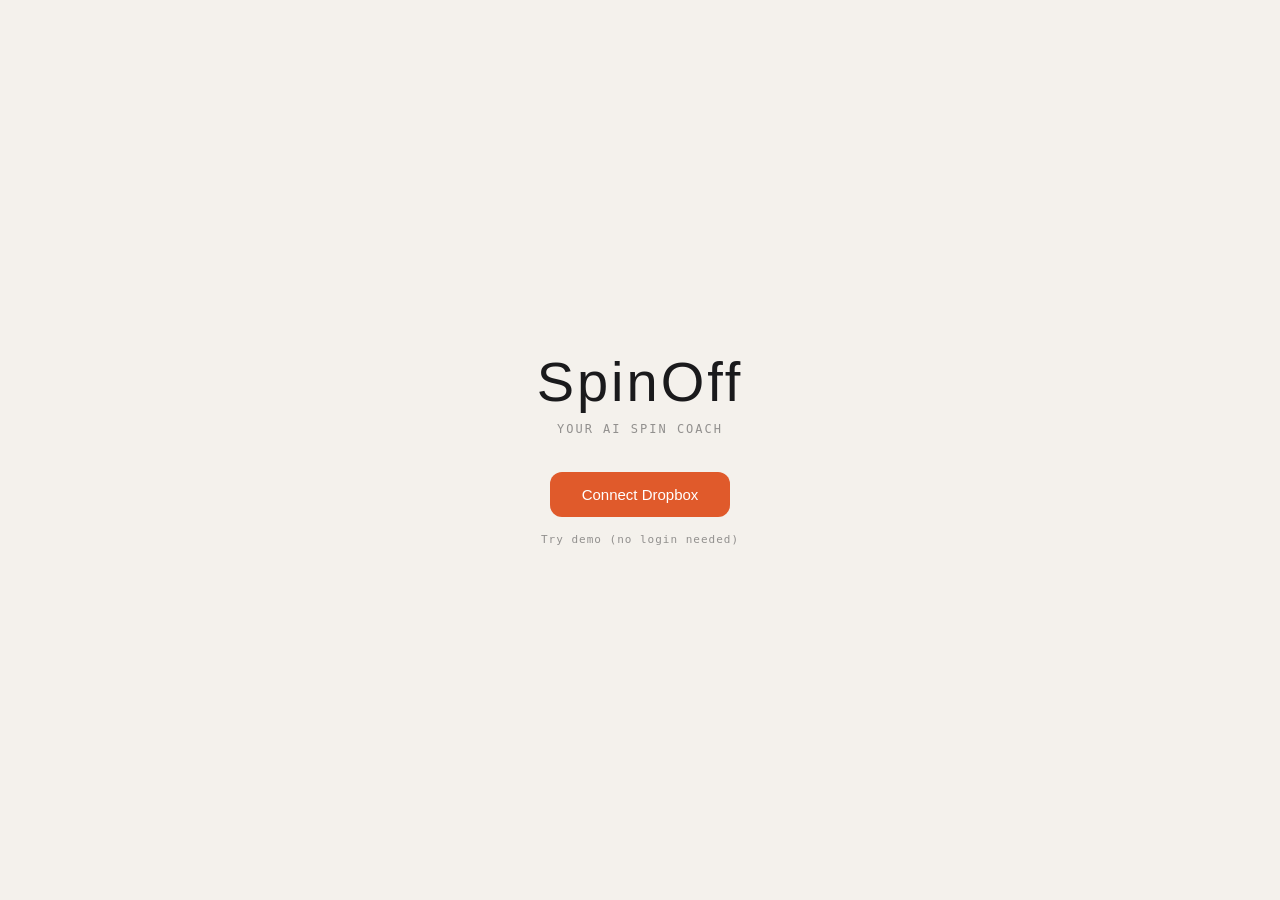
==== class.html @ ef1d6506 "More changes" ====
<!DOCTYPE html>
<html lang="en">
<head>
  <meta charset="UTF-8">
  <meta name="viewport" content="width=device-width, initial-scale=1.0, maximum-scale=1.0, user-scalable=no">
  <meta name="apple-mobile-web-app-capable" content="yes">
  <meta name="apple-mobile-web-app-status-bar-style" content="default">
  <meta name="theme-color" content="#f4f1ec">
  <title>SpinOff · Running</title>
  <link rel="stylesheet" href="style.css">
</head>
<body>

<div id="prep-screen" class="screen hidden">
  <div class="app-shell">
    <div class="top-bar">
      <button class="icon-btn" onclick="goHome()">←</button>
      <div class="class-title-sm" id="prep-title">Loading…</div>
      <div style="width:44px"></div>
    </div>
    <div class="section-label">Tracks</div>
    <div id="prep-track-list" class="prep-list">
      <div class="loading-state">Reading class file…</div>
    </div>
    <button class="btn-primary" id="start-btn" onclick="startClass()" disabled
            style="width:100%;margin-top:20px">Downloading…</button>
    <button id="clear-cache-btn" onclick="clearClassCache()"
            style="width:100%;margin-top:10px;padding:10px;background:none;border:none;color:#999;font-size:13px;cursor:pointer">
      Clear downloaded audio &amp; re-download
    </button>
  </div>
</div>

<div id="runner-screen" class="screen hidden">
  <div class="app-shell">

    <div class="top-bar">
      <button class="icon-btn" onclick="goHome()">←</button>
      <div class="class-title-sm" id="class-title">Loading…</div>
      <div class="class-elapsed" id="class-elapsed">0:00</div>
    </div>

    <div class="progress-bar"><div class="progress-fill" id="class-progress"></div></div>

    <div id="class-overview" class="class-overview"></div>

    <div class="song-card" id="song-card">
      <div id="song-zone-strip" class="song-zone-strip"></div>
      <div class="song-card-left">
        <div class="song-label">
          <span id="track-label">Track 1</span>
          <span id="track-type-tag" class="type-tag">—</span>
        </div>
        <div class="song-name" id="song-name">—</div>
        <div class="song-artist" id="song-artist">—</div>
        <div class="song-meta">
          <span class="meta-pill" id="meta-bpm">—</span>
          <span class="meta-pill" id="meta-rpe">—</span>
        </div>
      </div>
      <div class="song-countdown" id="song-countdown">—</div>
    </div>

    <div class="cue-box" id="cue-box">
      <div class="cue-now-label">Now</div>
      <div class="cue-text" id="cue-text">Get ready…</div>
      <div class="cue-sep"></div>
      <div class="cue-label" id="cue-label">Next cue in</div>
      <div class="cue-next-text" id="cue-next-text">—</div>
      <div class="cue-dots" id="cue-dots"></div>
      <button class="cue-list-btn" onclick="showCueList()">All remaining cues ›</button>
    </div>

    <div id="cue-list-modal" class="cue-list-modal hidden" onclick="hideCueList()">
      <div class="cue-list-sheet" onclick="event.stopPropagation()">
        <div class="cue-list-header">
          <span>Remaining Cues</span>
          <button class="cue-list-close" onclick="hideCueList()">✕</button>
        </div>
        <div id="cue-list-body" class="cue-list-body"></div>
      </div>
    </div>

    <div class="next-card" id="next-card">
      <div class="next-left">
        <span class="next-label">Up next</span>
        <div class="next-song" id="next-song">—</div>
        <div class="next-type" id="next-type">—</div>
      </div>
      <div class="next-duration" id="next-duration"></div>
    </div>

    <div class="controls">
      <button class="ctrl-btn" onclick="prevTrack()">PREV</button>
      <button class="ctrl-btn primary" id="play-btn" onclick="togglePlay()">PLAY</button>
      <button class="ctrl-btn" onclick="nextTrack()">NEXT</button>
    </div>

    <div class="track-progress-row">
      <span class="track-time" id="track-current">0:00</span>
      <div class="track-progress-bar" id="track-bar" onclick="seekTrack(event)">
        <div class="track-progress-fill" id="track-fill"></div>
      </div>
      <span class="track-time" id="track-remaining">-0:00</span>
    </div>

  </div>
</div>

<script src="app.js"></script>
<script>
  window.addEventListener('load', () => {
    const token = localStorage.getItem('dbx_token');
    if (!token) { window.location.href = 'index.html'; return; }
    const classFolder = sessionStorage.getItem('current_class');
    if (!classFolder) { window.location.href = 'index.html'; return; }
    initRunner(classFolder);
  });
</script>
</body>
</html>
---- style.css ----
@import url('https://fonts.googleapis.com/css2?family=Bebas+Neue&family=DM+Mono:wght@400;500&family=DM+Sans:wght@400;500&display=swap');

*, *::before, *::after { box-sizing: border-box; margin: 0; padding: 0; }

:root {
  --bg:      #f4f1ec;
  --surface: #ffffff;
  --border:  rgba(0,0,0,0.09);
  --text:    #1a1a1c;
  --muted:   rgba(26,26,28,0.45);
  --accent:  #e05a2b;
  --accent2: #c8860a;
  --font-display: 'Bebas Neue', sans-serif;
  --font-body:    'DM Sans', sans-serif;
  --font-mono:    'DM Mono', monospace;
}

html, body {
  background: var(--bg);
  color: var(--text);
  font-family: var(--font-body);
  font-size: 16px;
  min-height: 100vh;
  -webkit-font-smoothing: antialiased;
}

.hidden { display: none !important; }

/* ── Screens ─────────────────────────────────────────────────────────────── */
.screen { min-height: 100vh; }

.auth-center {
  display: flex;
  flex-direction: column;
  align-items: center;
  justify-content: center;
  min-height: 100vh;
  gap: 12px;
  padding: 24px;
}

/* ── Logo ─────────────────────────────────────────────────────────────────── */
.logo {
  font-family: var(--font-display);
  font-size: 56px;
  letter-spacing: 3px;
  color: var(--text);
  line-height: 1;
}
.logo-sub {
  font-family: var(--font-mono);
  font-size: 12px;
  letter-spacing: 2px;
  color: var(--muted);
  text-transform: uppercase;
  margin-bottom: 24px;
}
.logo-sm {
  font-family: var(--font-display);
  font-size: 24px;
  letter-spacing: 2px;
}

/* ── App shell ────────────────────────────────────────────────────────────── */
.app-shell {
  max-width: 440px;
  margin: 0 auto;
  padding: 16px 14px 48px;
}

/* ── Top bar ──────────────────────────────────────────────────────────────── */
.top-bar {
  display: flex;
  align-items: center;
  justify-content: space-between;
  margin-bottom: 14px;
}
.class-title-sm {
  font-family: var(--font-display);
  font-size: 20px;
  letter-spacing: 1px;
  flex: 1;
  text-align: center;
  padding: 0 8px;
}
.class-elapsed {
  font-family: var(--font-mono);
  font-size: 18px;
  color: var(--accent);
  background: rgba(224,90,43,0.12);
  border: 1px solid rgba(224,90,43,0.25);
  padding: 5px 12px;
  border-radius: 20px;
  font-weight: 500;
}

/* ── Progress bars ────────────────────────────────────────────────────────── */
.progress-bar {
  height: 2px;
  background: rgba(0,0,0,0.08);
  border-radius: 2px;
  margin-bottom: 18px;
}
.progress-fill {
  height: 100%;
  background: linear-gradient(90deg, var(--accent), var(--accent2));
  border-radius: 2px;
  width: 0%;
  transition: width 0.6s ease;
}

/* ── Section label ────────────────────────────────────────────────────────── */
.section-label {
  font-family: var(--font-mono);
  font-size: 10px;
  letter-spacing: 2px;
  text-transform: uppercase;
  color: var(--muted);
  margin-bottom: 12px;
}

/* ── Class list ───────────────────────────────────────────────────────────── */
.class-list { display: flex; flex-direction: column; gap: 10px; }

.class-card {
  background: var(--surface);
  border: 1px solid var(--border);
  border-radius: 14px;
  padding: 16px 18px;
  display: flex;
  align-items: center;
  gap: 10px;
  cursor: pointer;
  transition: background 0.15s, border-color 0.15s;
  position: relative;
  overflow: hidden;
}
.class-card::before {
  content: '';
  position: absolute;
  left: 0; top: 0; bottom: 0;
  width: 3px;
  background: var(--accent);
  border-radius: 3px 0 0 3px;
}
.class-card:hover { background: rgba(0,0,0,0.03); border-color: rgba(0,0,0,0.15); }
.class-card:active { transform: scale(0.98); }
.class-card-name { font-size: 17px; font-weight: 500; flex: 1; }
.class-card-sub  { font-family: var(--font-mono); font-size: 11px; color: var(--muted); }
.class-card-arrow { color: var(--muted); font-size: 20px; }
.class-delete-btn {
  background: none;
  border: 1px solid rgba(0,0,0,0.12);
  border-radius: 8px;
  color: var(--muted);
  font-size: 14px;
  padding: 4px 9px;
  cursor: pointer;
  flex-shrink: 0;
  transition: background 0.15s, color 0.15s;
  -webkit-tap-highlight-color: transparent;
}
.class-delete-btn:hover { background: rgba(224,90,43,0.08); color: var(--accent); border-color: rgba(224,90,43,0.3); }

.offline-badge {
  font-family: var(--font-mono);
  font-size: 9px;
  letter-spacing: 1px;
  text-transform: uppercase;
  color: #3a9e5f;
  background: rgba(58,158,95,0.10);
  border: 1px solid rgba(58,158,95,0.25);
  padding: 2px 7px;
  border-radius: 20px;
  margin-left: 8px;
  vertical-align: middle;
}

.loading-state, .empty-state {
  text-align: center;
  color: var(--muted);
  font-size: 14px;
  padding: 40px 0;
  font-family: var(--font-mono);
}
.empty-state.error { color: #e05a2b; }

/* ── Class intensity overview ─────────────────────────────────────────────── */
.class-overview {
  display: flex;
  align-items: flex-end;
  gap: 3px;
  height: 60px;
  margin-bottom: 10px;
  padding: 0 2px;
}
.overview-col {
  flex: 1;
  border-radius: 3px 3px 0 0;
  opacity: 0.45;
  min-height: 16px;
  transition: opacity 0.3s;
}
.overview-col.overview-active {
  opacity: 1;
  outline: 2px solid rgba(0,0,0,0.35);
  outline-offset: 0px;
}

/* ── Song card ────────────────────────────────────────────────────────────── */
.song-card {
  background: var(--surface);
  border: 1px solid var(--border);
  border-radius: 16px;
  padding: 14px 14px 14px 22px;
  margin-bottom: 10px;
  position: relative;
  overflow: hidden;
  display: flex;
  align-items: center;
  gap: 12px;
}
.song-card-left { flex: 1; min-width: 0; }
.song-countdown {
  font-family: var(--font-display);
  font-size: 48px;
  letter-spacing: 1px;
  color: rgba(26,26,28,0.55);
  flex-shrink: 0;
  line-height: 1;
}
.song-zone-strip {
  position: absolute;
  left: 0; top: 0; bottom: 0;
  width: 8px;
  border-radius: 8px 0 0 8px;
  background: var(--accent);
}
.song-label {
  display: flex;
  align-items: center;
  gap: 8px;
  font-family: var(--font-mono);
  font-size: 10px;
  letter-spacing: 2px;
  color: var(--accent);
  text-transform: uppercase;
  margin-bottom: 4px;
}
.type-tag {
  font-size: 10px;
  background: rgba(224,90,43,0.10);
  border: 1px solid rgba(224,90,43,0.25);
  color: var(--accent);
  padding: 2px 8px;
  border-radius: 20px;
  letter-spacing: 1px;
}
.song-name   { font-family: var(--font-display); font-size: 38px; letter-spacing: 0.5px; line-height: 1.05; margin-bottom: 2px; }
.song-artist { font-size: 14px; color: var(--muted); margin-bottom: 10px; }
.song-meta   { display: flex; gap: 8px; flex-wrap: wrap; }
.meta-pill {
  font-size: 14px;
  font-family: var(--font-mono);
  font-weight: 500;
  background: rgba(0,0,0,0.06);
  border: 1px solid rgba(0,0,0,0.15);
  padding: 4px 12px;
  border-radius: 20px;
  color: var(--text);
}

/* ── FTP power zones (meta pills) ──────────────────────────────────────────── */
.zone-1 { background: rgba(230,230,230,0.9); border-color: rgba(0,0,0,0.12); color: #666; }
.zone-2 { background: rgba(140,140,145,0.15); border-color: rgba(100,100,110,0.40); color: #555; }
.zone-3 { background: rgba(30,100,210,0.12); border-color: rgba(30,100,210,0.40); color: #1a5cc2; }
.zone-4 { background: rgba(34,150,70,0.12);  border-color: rgba(34,150,70,0.40);  color: #1e7d3a; }
.zone-5 { background: rgba(210,150,0,0.14);  border-color: rgba(210,150,0,0.45);  color: #9a6d00; }
.zone-6 { background: rgba(210,35,35,0.12);  border-color: rgba(210,35,35,0.40);  color: #b81a1a; }

/* ── Cue box ──────────────────────────────────────────────────────────────── */
.cue-box {
  background: rgba(200,134,10,0.07);
  border: 1px solid rgba(200,134,10,0.22);
  border-radius: 12px;
  padding: 16px 18px;
  margin-bottom: 10px;
  transition: background 0.3s;
}
.cue-box.cue-flash {
  background: rgba(200,134,10,0.18);
}
.cue-label {
  font-size: 15px;
  font-weight: 600;
  letter-spacing: 0;
  color: var(--accent2);
  line-height: 1.2;
  margin-bottom: 4px;
  text-transform: uppercase;
  font-family: var(--font-mono);
  letter-spacing: 1px;
}
.cue-text {
  font-size: 28px;
  font-weight: 500;
  line-height: 1.35;
  color: var(--text);
}
.cue-text strong { color: var(--accent2); font-weight: 700; }

.cue-now-label {
  font-family: var(--font-mono);
  font-size: 9px;
  letter-spacing: 2px;
  text-transform: uppercase;
  color: var(--muted);
  margin-bottom: 6px;
}
.cue-sep {
  height: 1px;
  background: rgba(200,134,10,0.2);
  margin: 12px 0 10px;
}
.cue-next-text {
  font-size: 22px;
  font-weight: 500;
  color: var(--text);
  line-height: 1.35;
  margin-top: 3px;
}
.cue-next-text strong { color: var(--accent2); font-weight: 700; }

.cue-dots { display: flex; gap: 5px; margin-top: 10px; flex-wrap: wrap; }
.cue-dot  { width: 6px; height: 6px; border-radius: 50%; background: rgba(0,0,0,0.12); }
.cue-dot.active { background: var(--accent2); }
.cue-dot.done   { background: rgba(200,134,10,0.35); }

/* ── Cue list button & modal ─────────────────────────────────────────────── */
.cue-list-btn {
  display: block;
  width: 100%;
  margin-top: 12px;
  background: none;
  border: none;
  color: var(--accent2);
  font-family: var(--font-mono);
  font-size: 11px;
  letter-spacing: 1px;
  text-transform: uppercase;
  text-align: right;
  cursor: pointer;
  padding: 2px 0 0;
  opacity: 0.75;
  -webkit-tap-highlight-color: transparent;
}
.cue-list-btn:hover { opacity: 1; }

.cue-list-modal {
  position: fixed;
  inset: 0;
  background: rgba(0,0,0,0.45);
  z-index: 100;
  display: flex;
  align-items: flex-end;
  -webkit-backdrop-filter: blur(2px);
  backdrop-filter: blur(2px);
}
.cue-list-modal.hidden { display: none !important; }

.cue-list-sheet {
  background: var(--bg);
  border-radius: 20px 20px 0 0;
  width: 100%;
  max-height: 78vh;
  display: flex;
  flex-direction: column;
  padding-bottom: env(safe-area-inset-bottom, 0);
}
.cue-list-header {
  display: flex;
  align-items: center;
  justify-content: space-between;
  padding: 18px 20px 14px;
  font-family: var(--font-display);
  font-size: 22px;
  letter-spacing: 1px;
  border-bottom: 1px solid var(--border);
  flex-shrink: 0;
}
.cue-list-close {
  background: rgba(0,0,0,0.06);
  border: none;
  border-radius: 50%;
  width: 32px;
  height: 32px;
  font-size: 16px;
  cursor: pointer;
  color: var(--muted);
  display: flex;
  align-items: center;
  justify-content: center;
  -webkit-tap-highlight-color: transparent;
}
.cue-list-body {
  overflow-y: auto;
  padding: 12px 0 20px;
  -webkit-overflow-scrolling: touch;
}
.cue-list-track-header {
  font-family: var(--font-mono);
  font-size: 10px;
  letter-spacing: 2px;
  text-transform: uppercase;
  color: var(--muted);
  padding: 12px 20px 6px;
}
.cue-list-track-header.current {
  color: var(--accent);
}
.cue-list-row {
  display: flex;
  align-items: baseline;
  gap: 12px;
  padding: 8px 20px;
  border-bottom: 1px solid rgba(0,0,0,0.04);
}
.cue-list-row:last-child { border-bottom: none; }
.cue-list-time {
  font-family: var(--font-mono);
  font-size: 12px;
  color: var(--muted);
  flex-shrink: 0;
  min-width: 34px;
}
.cue-list-text {
  font-size: 16px;
  line-height: 1.4;
  color: var(--text);
}
.cue-list-text strong { color: var(--accent2); font-weight: 700; }
.cue-list-none {
  font-family: var(--font-mono);
  font-size: 12px;
  color: var(--muted);
  padding: 6px 20px 6px 32px;
}

/* ── Next card ────────────────────────────────────────────────────────────── */
.next-card {
  display: flex;
  align-items: center;
  gap: 14px;
  background: rgba(0,0,0,0.02);
  border: 1px solid var(--border);
  border-radius: 14px;
  padding: 14px 16px;
  margin-bottom: 16px;
  transition: background 0.3s, border-color 0.3s;
}
.next-left  { flex: 1; min-width: 0; }
.next-label {
  font-family: var(--font-mono);
  font-size: 10px;
  letter-spacing: 2px;
  text-transform: uppercase;
  color: var(--muted);
  display: block;
  margin-bottom: 3px;
}
.next-song     { font-family: var(--font-display); font-size: 28px; letter-spacing: 0.5px; line-height: 1.05; color: rgba(26,26,28,0.75); white-space: nowrap; overflow: hidden; text-overflow: ellipsis; }
.next-type     { font-size: 13px; font-family: var(--font-mono); color: rgba(26,26,28,0.40); margin-top: 3px; }
.next-duration { font-family: var(--font-display); font-size: 42px; letter-spacing: 1px; color: rgba(26,26,28,0.55); flex-shrink: 0; line-height: 1; }

/* ── Playback controls ────────────────────────────────────────────────────── */
.controls {
  display: flex;
  align-items: center;
  gap: 10px;
  margin-bottom: 12px;
}
.ctrl-btn {
  background: var(--surface);
  border: 1px solid var(--border);
  border-radius: 12px;
  padding: 14px;
  cursor: pointer;
  color: var(--text);
  font-family: var(--font-display);
  font-size: 20px;
  letter-spacing: 1.5px;
  display: flex;
  align-items: center;
  justify-content: center;
  flex: 1;
  transition: background 0.15s, transform 0.1s;
  -webkit-tap-highlight-color: transparent;
}
.ctrl-btn:hover  { background: rgba(0,0,0,0.04); }
.ctrl-btn:active { transform: scale(0.95); }
.ctrl-btn.primary {
  background: var(--accent);
  border-color: var(--accent);
  color: #fff;
  flex: 1.3;
  font-size: 22px;
  padding: 16px;
}
.ctrl-btn.primary:hover { background: #c94e24; border-color: #c94e24; }

/* ── Track scrubber ───────────────────────────────────────────────────────── */
.track-progress-row {
  display: flex;
  align-items: center;
  gap: 8px;
}
.track-time {
  font-family: var(--font-mono);
  font-size: 15px;
  font-weight: 500;
  color: rgba(26,26,28,0.65);
  flex-shrink: 0;
  min-width: 42px;
}
.track-progress-bar {
  flex: 1;
  height: 3px;
  background: rgba(0,0,0,0.1);
  border-radius: 3px;
  cursor: pointer;
  position: relative;
}
.track-progress-fill {
  height: 100%;
  background: var(--accent);
  border-radius: 3px;
  width: 0%;
  pointer-events: none;
}

/* ── Buttons ──────────────────────────────────────────────────────────────── */
.btn-primary {
  background: var(--accent);
  color: #fff;
  border: none;
  border-radius: 12px;
  padding: 14px 32px;
  font-size: 15px;
  font-family: var(--font-body);
  font-weight: 500;
  cursor: pointer;
  transition: background 0.15s, transform 0.1s;
  -webkit-tap-highlight-color: transparent;
}
.btn-primary:disabled { background: rgba(0,0,0,0.12); color: var(--muted); cursor: default; }
.btn-primary:not(:disabled):hover  { background: #c94e24; }
.btn-primary:not(:disabled):active { transform: scale(0.97); }

.icon-btn {
  background: none;
  border: 1px solid var(--border);
  border-radius: 8px;
  color: var(--muted);
  font-size: 16px;
  padding: 6px 10px;
  cursor: pointer;
  transition: background 0.15s;
  -webkit-tap-highlight-color: transparent;
}
.icon-btn:hover { background: rgba(0,0,0,0.04); color: var(--text); }

.demo-link {
  font-family: var(--font-mono);
  font-size: 11px;
  letter-spacing: 1px;
  color: var(--muted);
  text-decoration: none;
  margin-top: 4px;
}
.demo-link:hover { color: var(--text); }

/* ── Prep screen ──────────────────────────────────────────────────────────── */
.prep-list { display: flex; flex-direction: column; gap: 8px; }

.prep-track {
  background: var(--surface);
  border: 1px solid var(--border);
  border-radius: 12px;
  padding: 12px 14px;
  display: flex;
  align-items: center;
  gap: 12px;
}
.prep-status {
  font-family: var(--font-mono);
  font-size: 14px;
  width: 20px;
  text-align: center;
  flex-shrink: 0;
  color: var(--muted);
}
.prep-status.prep-status-ok    { color: #3a9e5f; }
.prep-status.prep-status-error { color: var(--accent); }
.prep-status.prep-status-loading { color: var(--accent2); }

.prep-info { flex: 1; min-width: 0; }
.prep-name {
  font-size: 15px;
  font-weight: 500;
  white-space: nowrap;
  overflow: hidden;
  text-overflow: ellipsis;
}
.prep-artist { font-weight: 400; color: var(--muted); }
.prep-meta {
  font-family: var(--font-mono);
  font-size: 11px;
  color: var(--muted);
  margin-top: 2px;
}
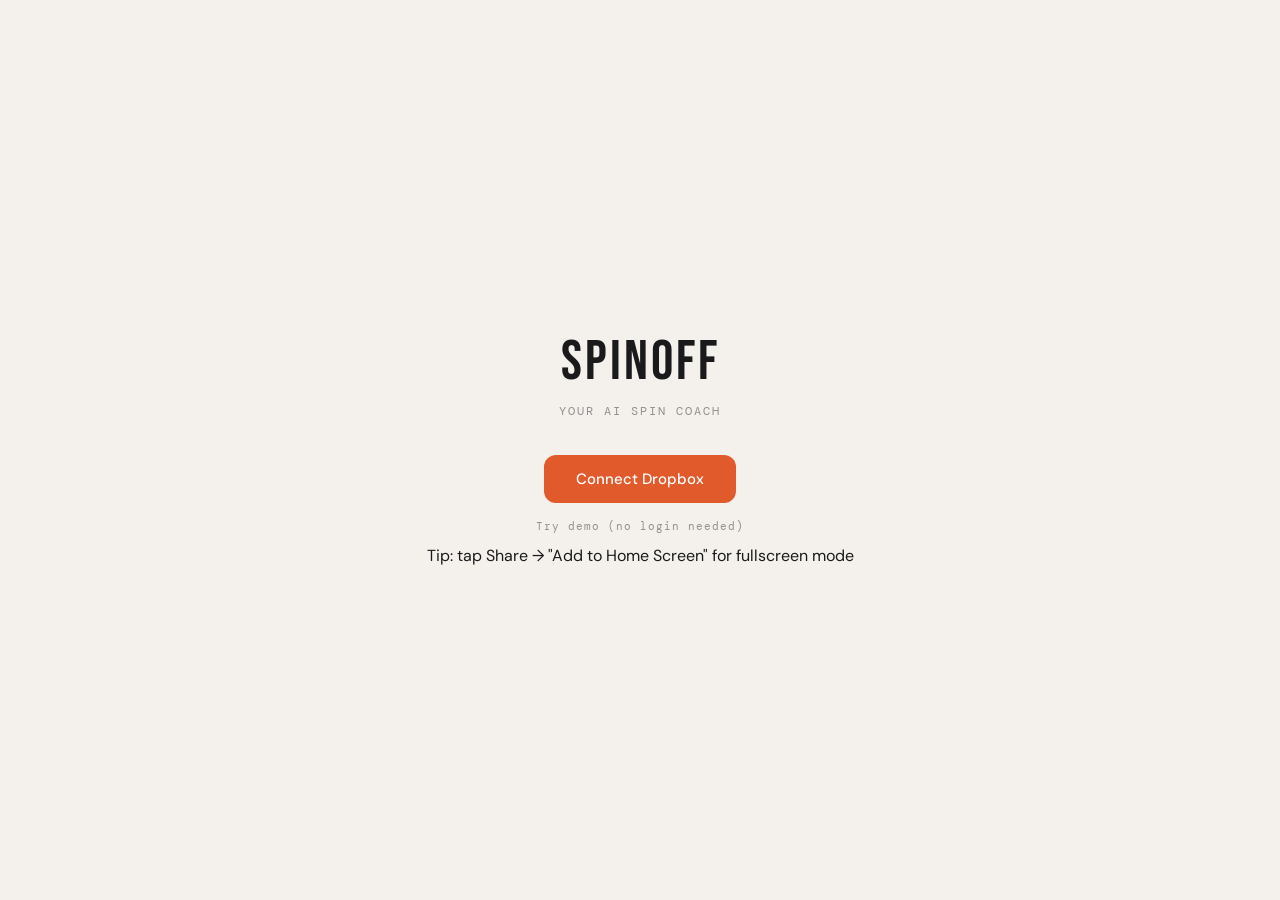
==== commit 900be8e5: "countdown box" ====
--- a/class.html
+++ b/class.html
@@ -62,13 +62,16 @@
     </div>
 
     <div class="cue-box" id="cue-box">
-      <div class="cue-now-label">Now</div>
-      <div class="cue-text" id="cue-text">Get ready…</div>
-      <div class="cue-sep"></div>
-      <div class="cue-label" id="cue-label">Next cue in</div>
-      <div class="cue-next-text" id="cue-next-text">—</div>
-      <div class="cue-dots" id="cue-dots"></div>
-      <button class="cue-list-btn" onclick="showCueList()">All remaining cues ›</button>
+      <div class="cue-left">
+        <div class="cue-now-label">Now</div>
+        <div class="cue-text" id="cue-text">Get ready…</div>
+        <div class="cue-sep"></div>
+        <div class="cue-label" id="cue-label">Next cue</div>
+        <div class="cue-next-text" id="cue-next-text">—</div>
+        <div class="cue-dots" id="cue-dots"></div>
+        <button class="cue-list-btn" onclick="showCueList()">All remaining cues ›</button>
+      </div>
+      <div class="cue-countdown" id="cue-countdown">—</div>
     </div>
 
     <div id="cue-list-modal" class="cue-list-modal hidden" onclick="hideCueList()">
--- a/style.css
+++ b/style.css
@@ -286,9 +286,22 @@
   padding: 16px 18px;
   margin-bottom: 10px;
   transition: background 0.3s;
+  display: flex;
+  align-items: flex-start;
+  gap: 14px;
 }
 .cue-box.cue-flash {
   background: rgba(200,134,10,0.18);
+}
+.cue-left { flex: 1; min-width: 0; }
+.cue-countdown {
+  font-family: var(--font-display);
+  font-size: 48px;
+  letter-spacing: 1px;
+  color: var(--accent2);
+  flex-shrink: 0;
+  line-height: 1;
+  padding-top: 2px;
 }
 .cue-label {
   font-size: 15px;
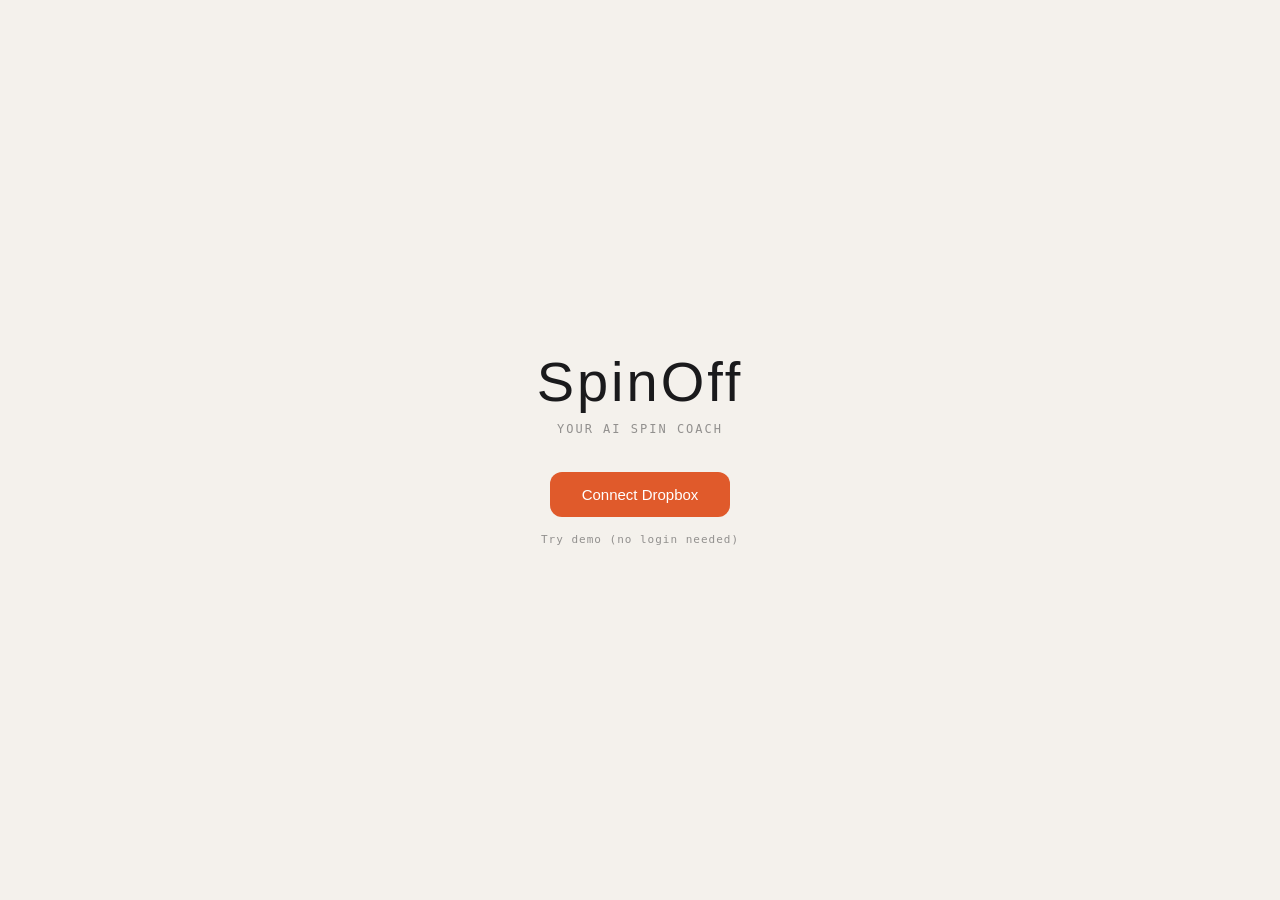
==== commit 85443ef8: "More changes" ====
--- a/class.html
+++ b/class.html
@@ -16,7 +16,7 @@
     <div class="top-bar">
       <button class="icon-btn" onclick="goHome()">←</button>
       <div class="class-title-sm" id="prep-title">Loading…</div>
-      <div style="width:44px"></div>
+      <button class="icon-btn" onclick="showClassInfo()">ⓘ</button>
     </div>
     <div class="section-label">Tracks</div>
     <div id="prep-track-list" class="prep-list">
@@ -27,6 +27,10 @@
     <button id="clear-cache-btn" onclick="clearClassCache()"
             style="width:100%;margin-top:10px;padding:10px;background:none;border:none;color:#999;font-size:13px;cursor:pointer">
       Clear downloaded audio &amp; re-download
+    </button>
+    <button id="refresh-cues-btn" onclick="refreshCues()"
+            style="width:100%;margin-top:4px;padding:10px;background:none;border:none;color:#999;font-size:13px;cursor:pointer">
+      ↻ Refresh cues from Dropbox
     </button>
   </div>
 </div>
@@ -110,6 +114,34 @@
   </div>
 </div>
 
+<div id="class-info-modal" class="cue-list-modal hidden" onclick="hideClassInfo()">
+  <div class="cue-list-sheet" onclick="event.stopPropagation()">
+    <div class="cue-list-header">
+      <span>Class Info</span>
+      <button class="cue-list-close" onclick="hideClassInfo()">✕</button>
+    </div>
+    <div class="class-info-body">
+      <div class="class-info-stats">
+        <div class="class-info-stat">
+          <div class="class-info-stat-label">Length</div>
+          <div class="class-info-stat-value" id="info-length">—</div>
+        </div>
+        <div class="class-info-stat">
+          <div class="class-info-stat-label">Tracks</div>
+          <div class="class-info-stat-value" id="info-tracks">—</div>
+        </div>
+        <div class="class-info-stat">
+          <div class="class-info-stat-label">Cues</div>
+          <div class="class-info-stat-value" id="info-cue-count">—</div>
+        </div>
+      </div>
+      <div class="class-info-section-label">Cue Browser</div>
+      <div id="info-cue-display" class="info-cue-display"></div>
+      <input type="range" id="info-cue-slider" class="info-cue-slider" min="0" max="0" value="0">
+    </div>
+  </div>
+</div>
+
 <script src="app.js"></script>
 <script>
   window.addEventListener('load', () => {
--- a/style.css
+++ b/style.css
@@ -631,3 +631,115 @@
   color: var(--muted);
   margin-top: 2px;
 }
+
+/* ── Class info modal ─────────────────────────────────────────────────────── */
+.class-info-body {
+  overflow-y: auto;
+  padding: 16px 20px 28px;
+  -webkit-overflow-scrolling: touch;
+}
+
+.class-info-stats {
+  display: flex;
+  gap: 10px;
+  margin-bottom: 22px;
+}
+
+.class-info-stat {
+  flex: 1;
+  background: var(--surface);
+  border: 1px solid var(--border);
+  border-radius: 12px;
+  padding: 12px 14px;
+  text-align: center;
+}
+
+.class-info-stat-label {
+  font-family: var(--font-mono);
+  font-size: 9px;
+  letter-spacing: 2px;
+  text-transform: uppercase;
+  color: var(--muted);
+  margin-bottom: 4px;
+}
+
+.class-info-stat-value {
+  font-family: var(--font-display);
+  font-size: 28px;
+  letter-spacing: 1px;
+}
+
+.class-info-section-label {
+  font-family: var(--font-mono);
+  font-size: 9px;
+  letter-spacing: 2px;
+  text-transform: uppercase;
+  color: var(--muted);
+  margin-bottom: 10px;
+}
+
+.info-cue-display {
+  background: var(--surface);
+  border: 1px solid var(--border);
+  border-radius: 12px;
+  padding: 14px 16px;
+  margin-bottom: 14px;
+  min-height: 80px;
+}
+
+.info-cue-meta {
+  font-family: var(--font-mono);
+  font-size: 11px;
+  color: var(--muted);
+  margin-bottom: 8px;
+}
+
+.info-cue-time { color: var(--accent); }
+
+.info-cue-text {
+  font-size: 16px;
+  line-height: 1.4;
+  color: var(--text);
+  margin-bottom: 8px;
+}
+
+.info-cue-text strong { color: var(--accent2); font-weight: 700; }
+
+.info-cue-counter {
+  font-family: var(--font-mono);
+  font-size: 11px;
+  color: var(--muted);
+  text-align: right;
+}
+
+.info-cue-slider {
+  width: 100%;
+  -webkit-appearance: none;
+  appearance: none;
+  height: 4px;
+  border-radius: 2px;
+  outline: none;
+  cursor: pointer;
+  background: rgba(0,0,0,0.09);
+}
+
+.info-cue-slider::-webkit-slider-thumb {
+  -webkit-appearance: none;
+  appearance: none;
+  width: 24px;
+  height: 24px;
+  border-radius: 50%;
+  background: var(--accent);
+  cursor: pointer;
+  box-shadow: 0 2px 6px rgba(224,90,43,0.35);
+}
+
+.info-cue-slider::-moz-range-thumb {
+  width: 24px;
+  height: 24px;
+  border-radius: 50%;
+  background: var(--accent);
+  cursor: pointer;
+  border: none;
+  box-shadow: 0 2px 6px rgba(224,90,43,0.35);
+}
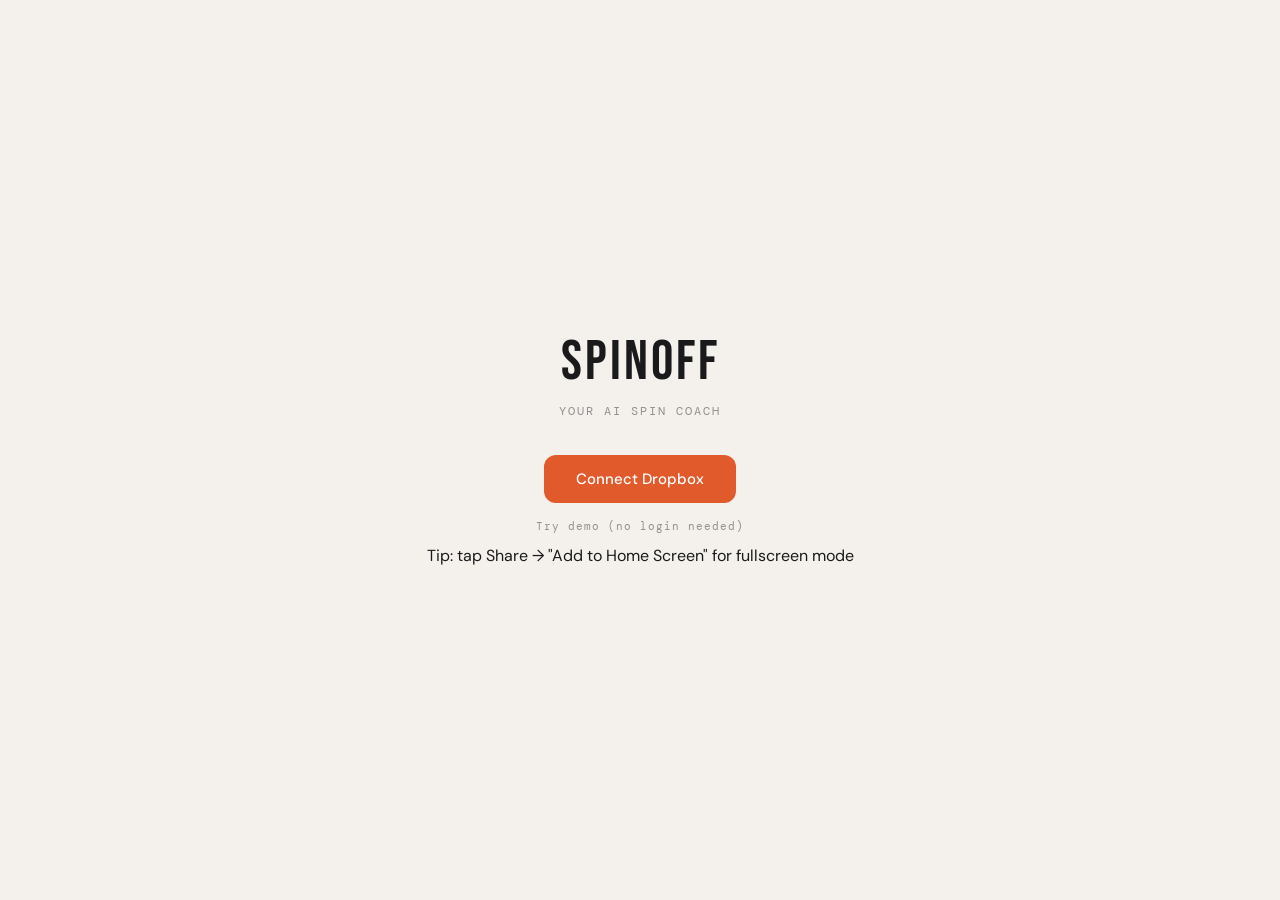
==== commit 4dfd7b49: "last changes" ====
--- a/class.html
+++ b/class.html
@@ -121,6 +121,7 @@
       <button class="cue-list-close" onclick="hideClassInfo()">✕</button>
     </div>
     <div class="class-info-body">
+      <div class="class-info-last-played" id="info-last-played"></div>
       <div class="class-info-stats">
         <div class="class-info-stat">
           <div class="class-info-stat-label">Length</div>
--- a/style.css
+++ b/style.css
@@ -256,7 +256,7 @@
   border-radius: 20px;
   letter-spacing: 1px;
 }
-.song-name   { font-family: var(--font-display); font-size: 38px; letter-spacing: 0.5px; line-height: 1.05; margin-bottom: 2px; }
+.song-name   { font-family: var(--font-display); font-size: 38px; letter-spacing: 0.5px; line-height: 1.05; margin-bottom: 2px; white-space: nowrap; overflow: hidden; }
 .song-artist { font-size: 14px; color: var(--muted); margin-bottom: 10px; }
 .song-meta   { display: flex; gap: 8px; flex-wrap: wrap; }
 .meta-pill {
@@ -315,7 +315,7 @@
   letter-spacing: 1px;
 }
 .cue-text {
-  font-size: 28px;
+  font-size: 22px;
   font-weight: 500;
   line-height: 1.35;
   color: var(--text);
@@ -336,7 +336,7 @@
   margin: 12px 0 10px;
 }
 .cue-next-text {
-  font-size: 22px;
+  font-size: 28px;
   font-weight: 500;
   color: var(--text);
   line-height: 1.35;
@@ -639,6 +639,14 @@
   -webkit-overflow-scrolling: touch;
 }
 
+.class-info-last-played {
+  font-family: var(--font-mono);
+  font-size: 11px;
+  letter-spacing: 1px;
+  color: var(--muted);
+  margin-bottom: 16px;
+}
+
 .class-info-stats {
   display: flex;
   gap: 10px;
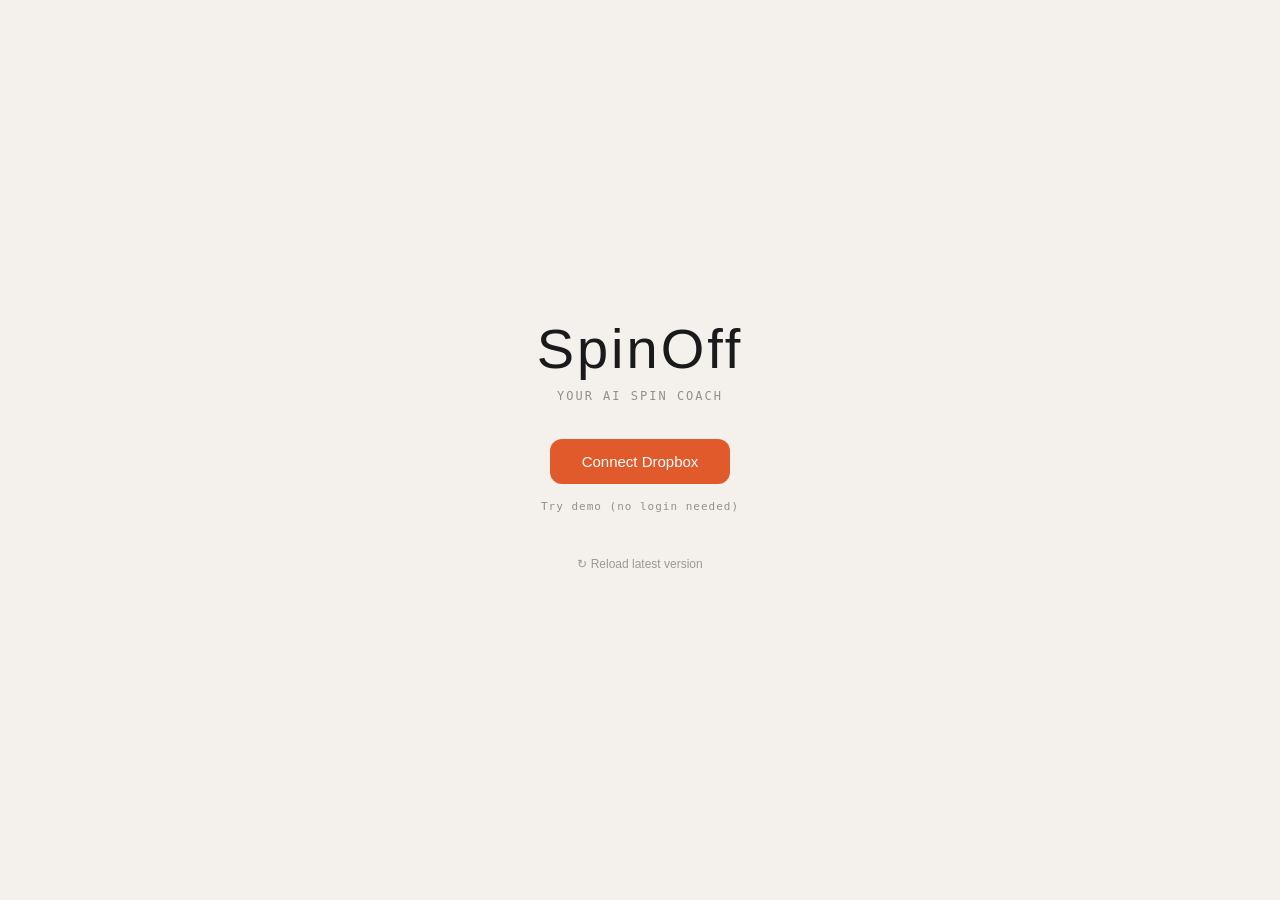
==== commit e8e31b39: "More functionality" ====
--- a/class.html
+++ b/class.html
@@ -139,8 +139,21 @@
       <div class="class-info-section-label">Cue Browser</div>
       <div id="info-cue-display" class="info-cue-display"></div>
       <input type="range" id="info-cue-slider" class="info-cue-slider" min="0" max="0" value="0">
+      <div class="class-info-actions">
+        <button class="class-info-action-btn" onclick="openFileEditor('class.txt')">✎ Edit class.txt</button>
+        <button class="class-info-action-btn" onclick="openFileEditor('notes.txt')">✎ Notes</button>
+      </div>
     </div>
   </div>
+</div>
+
+<div id="text-editor-modal" class="text-editor-modal hidden">
+  <div class="text-editor-header">
+    <button class="icon-btn" onclick="closeFileEditor()">✕</button>
+    <span id="editor-title" class="text-editor-title">—</span>
+    <button class="editor-save-btn" id="editor-save-btn" onclick="saveFileEditor()">Save</button>
+  </div>
+  <textarea id="editor-textarea" class="editor-textarea" spellcheck="false"></textarea>
 </div>
 
 <script src="app.js"></script>
--- a/style.css
+++ b/style.css
@@ -200,6 +200,8 @@
   opacity: 0.45;
   min-height: 16px;
   transition: opacity 0.3s;
+  position: relative;
+  overflow: hidden;
 }
 .overview-col.overview-active {
   opacity: 1;
@@ -751,3 +753,111 @@
   border: none;
   box-shadow: 0 2px 6px rgba(224,90,43,0.35);
 }
+
+/* ── Class info action buttons ───────────────────────────────────────────────── */
+.class-info-actions {
+  display: flex;
+  gap: 10px;
+  margin-top: 20px;
+  padding-top: 16px;
+  border-top: 1px solid var(--border);
+}
+.class-info-action-btn {
+  flex: 1;
+  padding: 12px 10px;
+  background: var(--surface);
+  border: 1px solid var(--border);
+  border-radius: 12px;
+  color: var(--text);
+  font-family: var(--font-body);
+  font-size: 14px;
+  font-weight: 500;
+  cursor: pointer;
+  text-align: center;
+  transition: background 0.15s, border-color 0.15s;
+  -webkit-tap-highlight-color: transparent;
+}
+.class-info-action-btn:hover { background: rgba(0,0,0,0.03); border-color: rgba(0,0,0,0.18); }
+
+/* ── Text file editor ────────────────────────────────────────────────────────── */
+.text-editor-modal {
+  position: fixed;
+  inset: 0;
+  background: var(--bg);
+  z-index: 200;
+  display: flex;
+  flex-direction: column;
+}
+.text-editor-modal.hidden { display: none !important; }
+.text-editor-header {
+  display: flex;
+  align-items: center;
+  gap: 10px;
+  padding: 14px 16px;
+  border-bottom: 1px solid var(--border);
+  flex-shrink: 0;
+}
+.text-editor-title {
+  flex: 1;
+  font-family: var(--font-mono);
+  font-size: 13px;
+  color: var(--muted);
+  text-align: center;
+}
+.editor-save-btn {
+  background: var(--accent);
+  color: #fff;
+  border: none;
+  border-radius: 8px;
+  padding: 8px 18px;
+  font-size: 14px;
+  font-family: var(--font-body);
+  font-weight: 500;
+  cursor: pointer;
+  min-width: 70px;
+  transition: background 0.15s;
+  -webkit-tap-highlight-color: transparent;
+}
+.editor-save-btn:disabled { background: rgba(0,0,0,0.15); color: var(--muted); cursor: default; }
+.editor-textarea {
+  flex: 1;
+  width: 100%;
+  padding: 16px;
+  border: none;
+  outline: none;
+  resize: none;
+  background: var(--bg);
+  color: var(--text);
+  font-family: var(--font-mono);
+  font-size: 14px;
+  line-height: 1.6;
+  -webkit-overflow-scrolling: touch;
+}
+.editor-textarea:disabled { opacity: 0.5; }
+
+/* ── Runner screen: fixed-height layout (nothing pushed off screen) ────────── */
+#runner-screen {
+  height: 100dvh;
+  min-height: 0;
+  overflow: hidden;
+}
+#runner-screen .app-shell {
+  height: 100%;
+  display: flex;
+  flex-direction: column;
+  overflow: hidden;
+}
+#runner-screen .top-bar,
+#runner-screen .progress-bar,
+#runner-screen .class-overview,
+#runner-screen .song-card,
+#runner-screen .next-card,
+#runner-screen .controls,
+#runner-screen .track-progress-row {
+  flex-shrink: 0;
+}
+#runner-screen .cue-box {
+  flex: 1;
+  min-height: 0;
+  overflow-y: auto;
+}
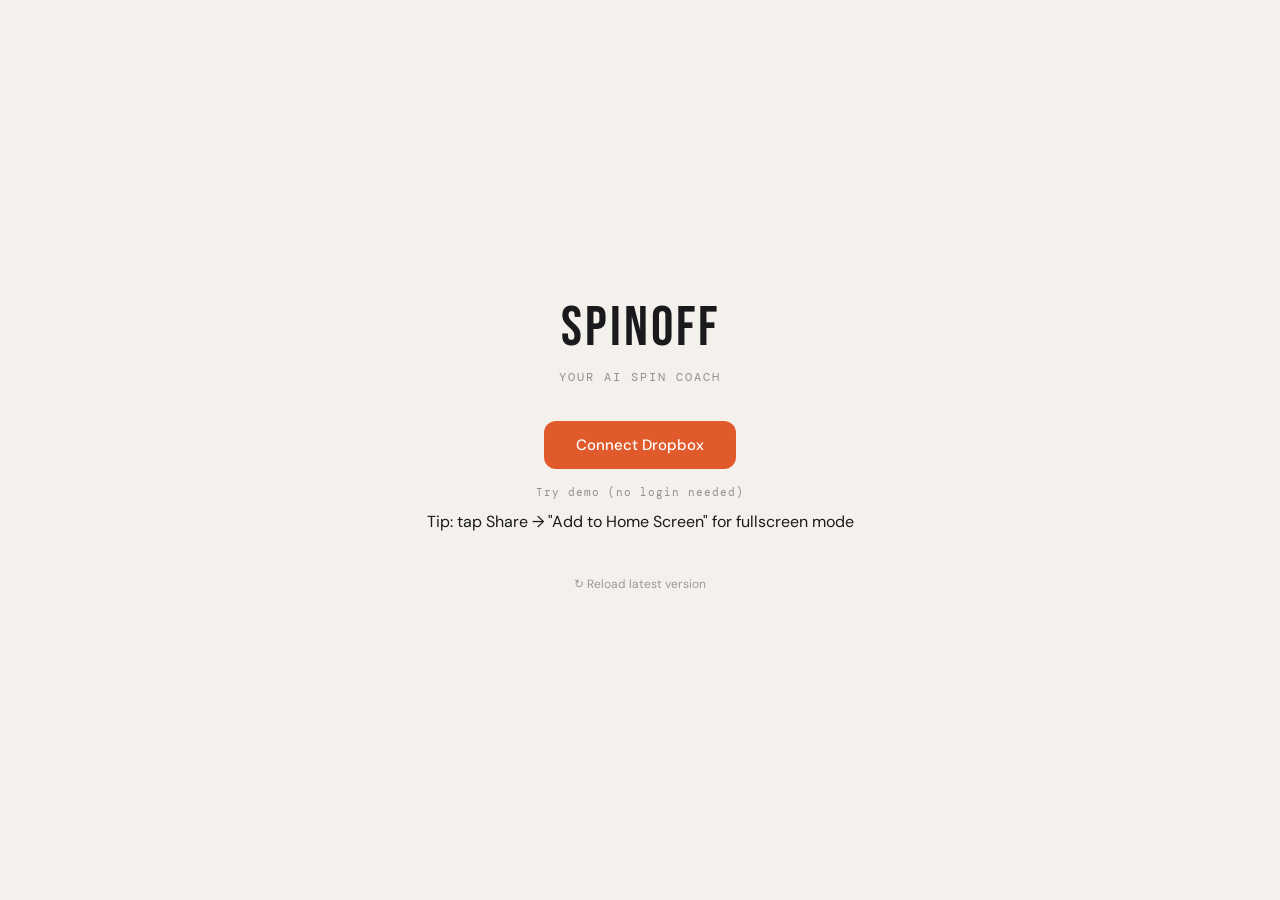
==== commit 606c8cd5: "Changes of new feature" ====
--- a/class.html
+++ b/class.html
@@ -24,6 +24,8 @@
     </div>
     <button class="btn-primary" id="start-btn" onclick="startClass()" disabled
             style="width:100%;margin-top:20px">Downloading…</button>
+    <button class="btn-secondary" onclick="listenToClass()"
+            style="width:100%;margin-top:10px">♫ Just listen to the songs</button>
     <button id="clear-cache-btn" onclick="clearClassCache()"
             style="width:100%;margin-top:10px;padding:10px;background:none;border:none;color:#999;font-size:13px;cursor:pointer">
       Clear downloaded audio &amp; re-download
@@ -153,6 +155,7 @@
     <span id="editor-title" class="text-editor-title">—</span>
     <button class="editor-save-btn" id="editor-save-btn" onclick="saveFileEditor()">Save</button>
   </div>
+  <div id="editor-error" class="editor-error hidden"></div>
   <textarea id="editor-textarea" class="editor-textarea" spellcheck="false"></textarea>
 </div>
 
--- a/style.css
+++ b/style.css
@@ -834,6 +834,17 @@
   -webkit-overflow-scrolling: touch;
 }
 .editor-textarea:disabled { opacity: 0.5; }
+.editor-error {
+  flex-shrink: 0;
+  background: rgba(184,26,26,0.10);
+  border-bottom: 1px solid rgba(184,26,26,0.25);
+  color: #b81a1a;
+  font-family: var(--font-mono);
+  font-size: 12px;
+  padding: 10px 16px;
+  white-space: pre-wrap;
+  word-break: break-all;
+}
 
 /* ── Runner screen: fixed-height layout (nothing pushed off screen) ────────── */
 #runner-screen {
@@ -861,3 +872,53 @@
   min-height: 0;
   overflow-y: auto;
 }
+
+/* ── Listen mode ──────────────────────────────────────────────────────────── */
+.btn-secondary {
+  background: var(--surface);
+  color: var(--accent);
+  border: 1px solid rgba(224,90,43,0.35);
+  border-radius: 12px;
+  padding: 13px 32px;
+  font-size: 15px;
+  font-family: var(--font-body);
+  font-weight: 500;
+  cursor: pointer;
+  transition: background 0.15s, transform 0.1s;
+  -webkit-tap-highlight-color: transparent;
+}
+.btn-secondary:hover  { background: rgba(224,90,43,0.06); }
+.btn-secondary:active { transform: scale(0.97); }
+.listen-player {
+  position: sticky;
+  top: 0;
+  z-index: 2;
+  background: var(--bg);
+  padding: 4px 0 6px;
+  margin-bottom: 14px;
+}
+.listen-card { margin-bottom: 14px; }
+.listen-song {
+  font-family: var(--font-display);
+  font-size: 30px;
+  letter-spacing: 0.5px;
+  line-height: 1.05;
+  margin-bottom: 2px;
+  overflow-wrap: anywhere;
+}
+.listen-artist { margin-bottom: 4px; }
+.listen-progress-row { margin-bottom: 14px; }
+/* Bigger tap target around the thin scrubber line */
+.listen-bar { background-clip: content-box; padding: 10px 0; height: 23px; }
+.listen-bar .track-progress-fill { height: 3px; }
+.ctrl-btn:disabled { opacity: 0.4; cursor: default; }
+.listen-shuffle-btn.active {
+  color: var(--accent);
+  border-color: rgba(224,90,43,0.4);
+  background: rgba(224,90,43,0.10);
+}
+.listen-row { cursor: pointer; -webkit-tap-highlight-color: transparent; }
+.listen-row:active { transform: scale(0.99); }
+.listen-row-active { border-color: var(--accent); background: rgba(224,90,43,0.06); }
+.listen-row-active .prep-name { color: var(--accent); }
+.listen-row-error { opacity: 0.45; }
